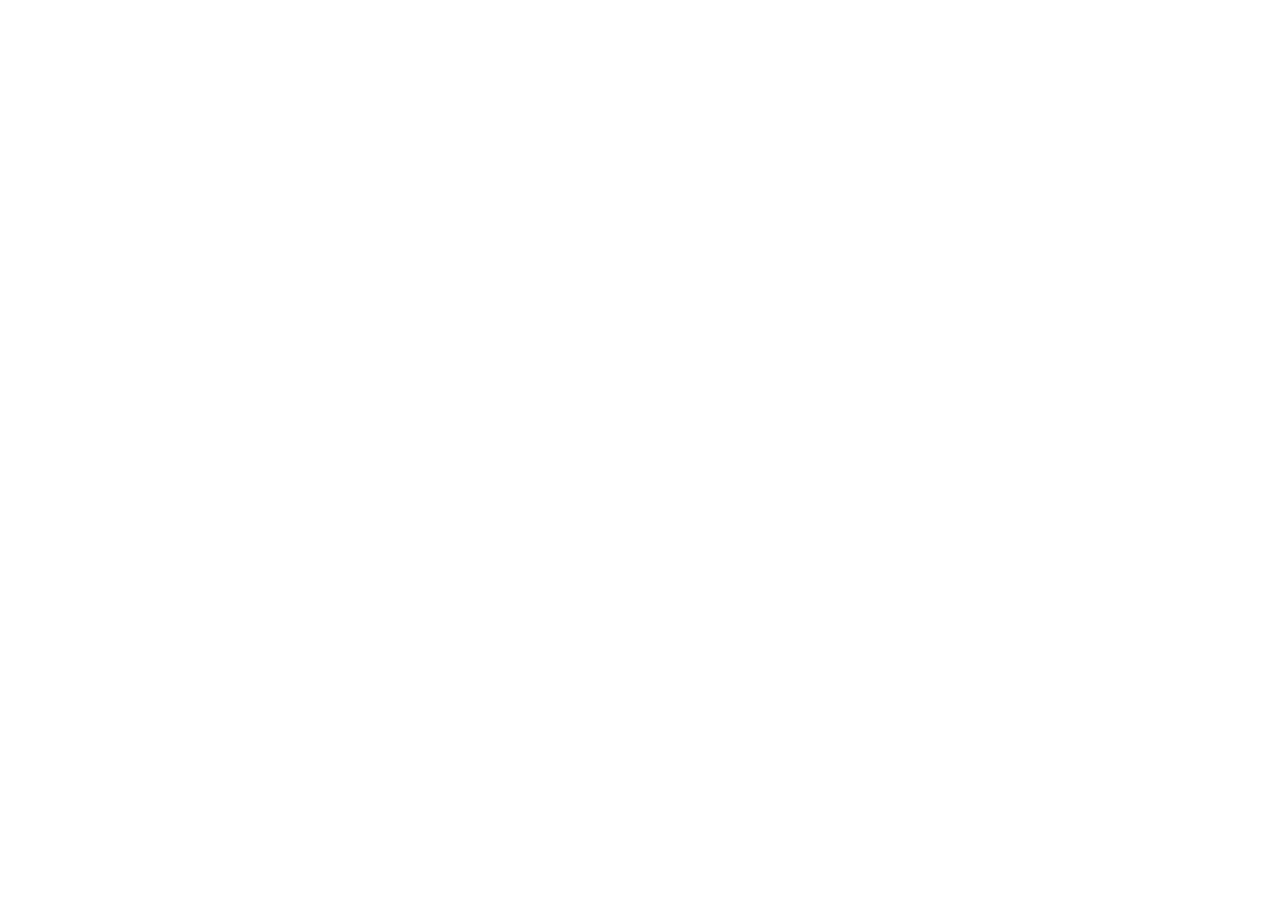
==== src/main/resources/static/index.html @ 540fc7c1 "Ana sayfa HTML iskeleti oluşturuldu." ====
<!DOCTYPE html>
<html lang="tr">
<head>
    <meta charset="UTF-8">
    <meta name="viewport" content="width=device-width, initial-scale=1.0">
    <title>GATHER| Etkinlikleri keşfedin!</title>
</head>
<body>
    
</body>
</html>
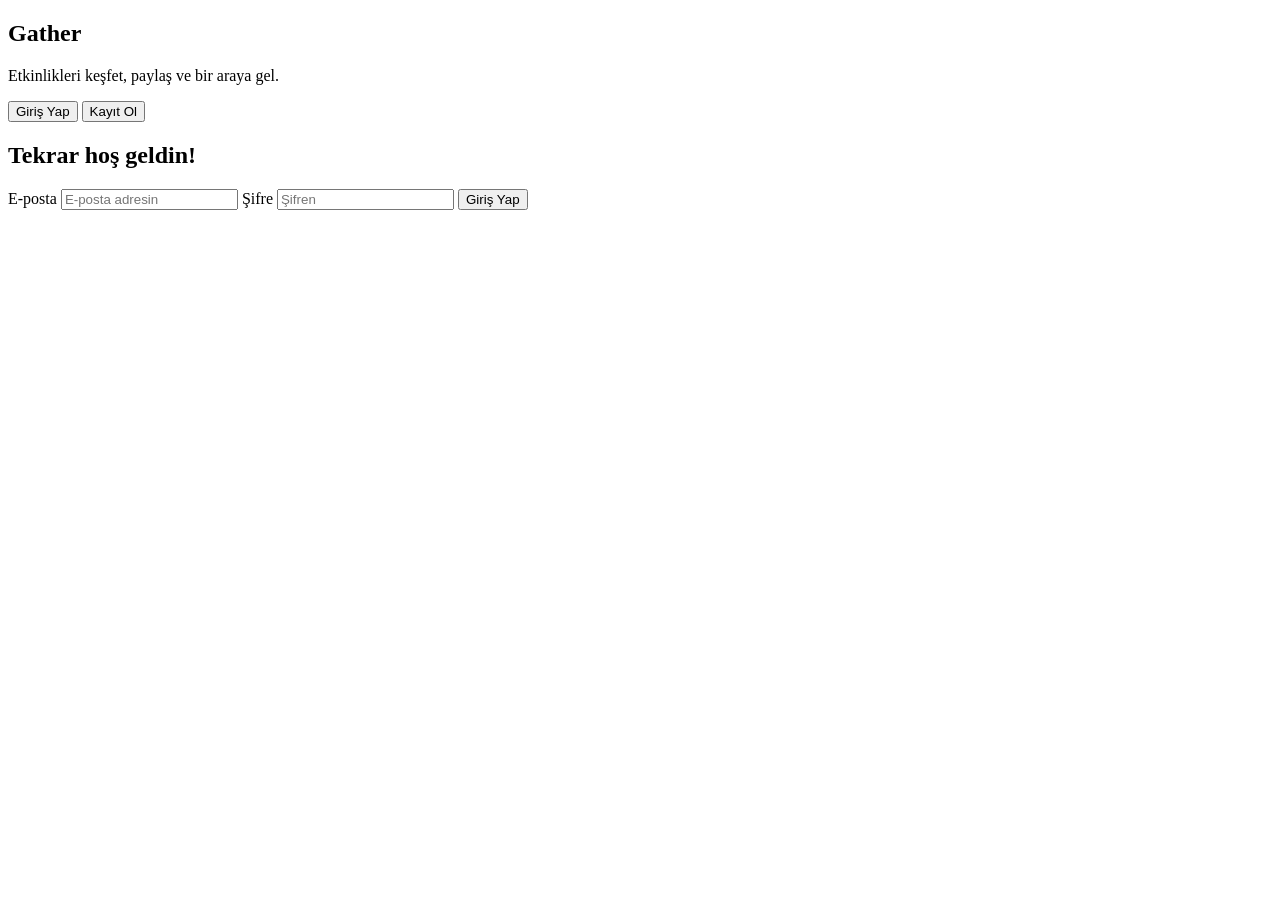
==== commit 8783c45a: "Giriş ve kayıt ekranı HTML yapısı oluşturuldu." ====
--- a/src/main/resources/static/index.html
+++ b/src/main/resources/static/index.html
@@ -4,8 +4,61 @@
     <meta charset="UTF-8">
     <meta name="viewport" content="width=device-width, initial-scale=1.0">
     <title>GATHER| Etkinlikleri keşfedin!</title>
+    <link rel="stylesheet" href="css/style.css">
 </head>
 <body>
-    
+    <main class="auth-container">
+
+    <section class="auth-box">
+
+        <h1>Gather</h1>
+        <p>Etkinlikleri keşfet, paylaş ve bir araya gel.</p>
+
+        <div class="auth-tabs">
+            <button id="login-tab" class="active">Giriş Yap</button>
+            <button id="register-tab">Kayıt Ol</button>
+        </div>
+
+        <form id="login-form">
+
+            <h2>Tekrar hoş geldin!</h2>
+
+            <label for="login-email">E-posta</label>
+            <input type="email" id="login-email" placeholder="E-posta adresin">
+
+            <label for="login-password">Şifre</label>
+            <input type="password" id="login-password" placeholder="Şifren">
+
+            <button type="submit">Giriş Yap</button>
+
+        </form>
+
+        <form id="register-form" hidden>
+
+            <h2>Gather'a katıl!</h2>
+
+            <label for="register-name">Ad Soyad</label>
+            <input type="text" id="register-name" placeholder="Adın ve soyadın">
+
+            <label for="register-username">Kullanıcı Adı</label>
+            <input type="text" id="register-username" placeholder="Kullanıcı adın">
+
+            <label for="register-email">E-posta</label>
+            <input type="email" id="register-email" placeholder="E-posta adresin">
+
+            <label for="register-password">Şifre</label>
+            <input type="password" id="register-password" placeholder="Şifren">
+
+            <label for="register-password-repeat">Şifre Tekrarı</label>
+            <input type="password" id="register-password-repeat" placeholder="Şifreni tekrar gir">
+
+            <button type="submit">Hesap Oluştur</button>
+
+        </form>
+
+    </section>
+
+</main>
+<script src="js/app.js"></script>
 </body>
 </html>
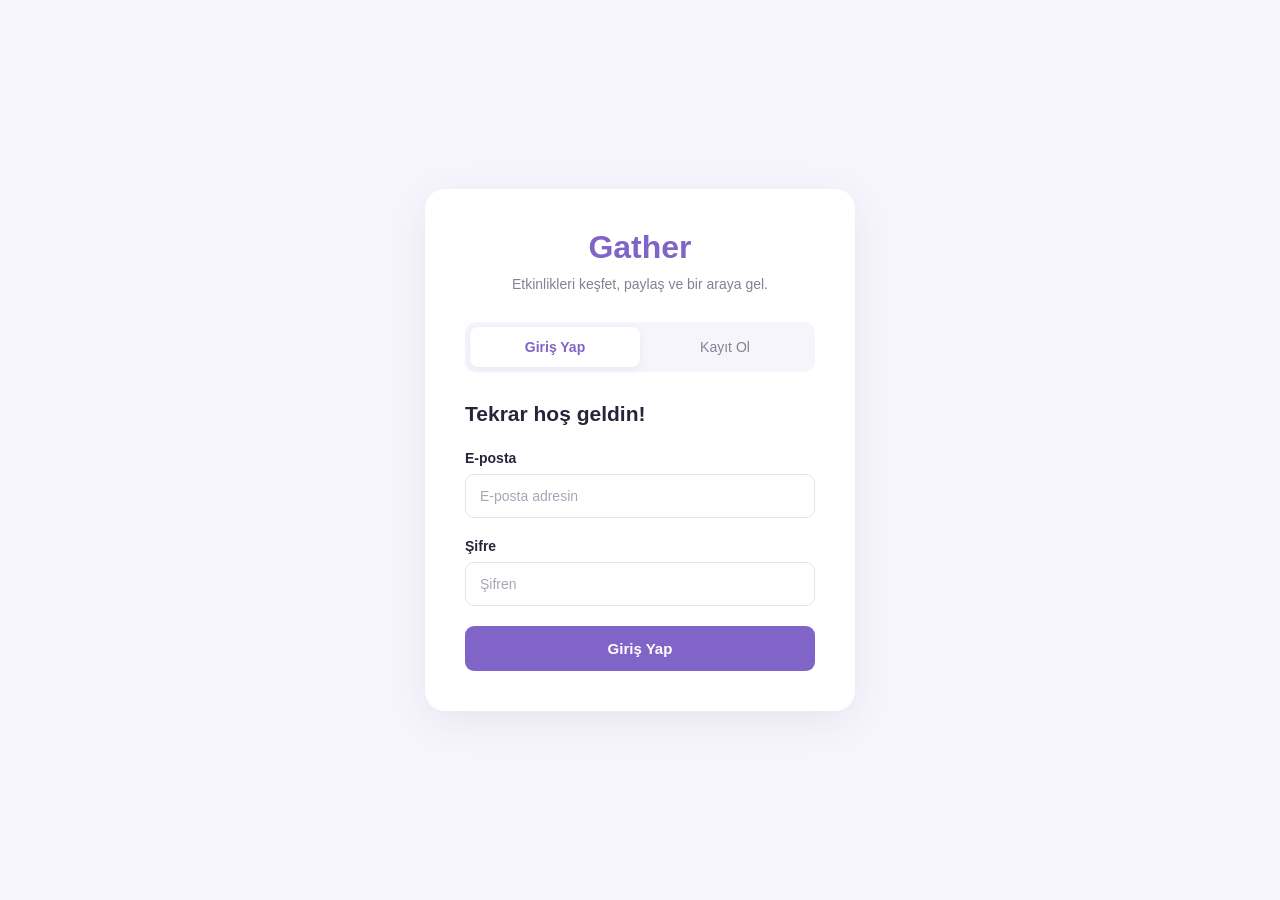
==== commit f031a7e1: "Tekrarı önlemek için ortak CSS dosyası oluşturuldu ve gerekli dosyalarda düzeltmeler yapıldı." ====
--- a/src/main/resources/static/index.html
+++ b/src/main/resources/static/index.html
@@ -5,6 +5,7 @@
     <meta name="viewport" content="width=device-width, initial-scale=1.0">
     <title>GATHER| Etkinlikleri keşfedin!</title>
     <link rel="stylesheet" href="css/style.css">
+    <link rel="stylesheet" href="css/base.css">
 </head>
 <body>
     <main class="auth-container">
--- a/src/main/resources/static/css/style.css
+++ b/src/main/resources/static/css/style.css
@@ -0,0 +1,131 @@
+
+.auth-container {
+    min-height: 100vh;
+    display: flex;
+    justify-content: center;
+    align-items: center;
+    padding: 24px;
+}
+
+.auth-box {
+    background-color: var(--white);
+    width: 100%;
+    max-width: 430px;
+    padding: 40px;
+    border-radius: 20px;
+    box-shadow: 0 10px 40px rgba(55, 40, 90, 0.08);
+}
+
+.auth-box h1 {
+    font-size: 32px;
+    text-align: center;
+    color: var(--primary-color);
+    margin-bottom: 10px;
+}
+
+.auth-box > p {
+    text-align: center;
+    color: var(--secondary-text);
+    font-size: 14px;
+    margin-bottom: 30px;
+}
+
+.auth-tabs {
+    display: flex;
+    background-color: var(--background-color);
+    padding: 5px;
+    border-radius: 10px;
+    margin-bottom: 30px;
+}
+
+.auth-tabs button {
+    flex: 1;
+    border: none;
+    background: transparent;
+    padding: 12px;
+    border-radius: 8px;
+    cursor: pointer;
+    font-size: 14px;
+    color: var(--secondary-text);
+    transition: 0.3s;
+}
+
+.auth-tabs button.active {
+    background-color: var(--white);
+    color: var(--primary-color);
+    font-weight: bold;
+    box-shadow: 0 2px 8px rgba(55, 40, 90, 0.08);
+}
+
+.auth-box form h2 {
+    font-size: 21px;
+    margin-bottom: 24px;
+}
+
+.auth-box form label {
+    display: block;
+    font-size: 14px;
+    font-weight: bold;
+    margin-bottom: 8px;
+}
+
+.auth-box form input {
+    display: block;
+    width: 100%;
+    padding: 13px 14px;
+    border: 1px solid var(--border-color);
+    border-radius: 9px;
+    font-size: 14px;
+    margin-bottom: 20px;
+    outline: none;
+    transition: 0.3s;
+}
+
+.auth-box form input:focus {
+    border-color: var(--primary-color);
+    box-shadow: 0 0 0 3px rgba(128, 100, 200, 0.12);
+}
+
+.auth-box form input::placeholder {
+    color: #aaa5b5;
+}
+
+.auth-box form button {
+    display: block;
+    width: 100%;
+    padding: 14px;
+    background-color: var(--primary-color);
+    color: var(--white);
+    border: none;
+    border-radius: 9px;
+    font-size: 15px;
+    font-weight: bold;
+    cursor: pointer;
+    transition: background-color 0.3s;
+}
+
+.auth-box form button:hover {
+    background-color: var(--primary-hover);
+}
+
+[hidden] {
+    display: none !important;
+}
+
+@media (max-width: 480px) {
+    .auth-container {
+        padding: 16px;
+    }
+
+    .auth-box {
+        padding: 28px 22px;
+    }
+
+    .auth-box h1 {
+        font-size: 28px;
+    }
+
+    .auth-box form h2 {
+        font-size: 19px;
+    }
+}
--- a/src/main/resources/static/css/base.css
+++ b/src/main/resources/static/css/base.css
@@ -0,0 +1,125 @@
+
+* {
+    margin: 0;
+    padding: 0;
+    box-sizing: border-box;
+}
+
+:root {
+    --primary-color: #8064c8;
+    --primary-hover: #6d50b5;
+    --background-color: #f7f5fc;
+    --white: #ffffff;
+    --text-color: #29243a;
+    --secondary-text: #858093;
+    --border-color: #e7e2f0;
+}
+
+body {
+    font-family: Arial, sans-serif;
+    background-color: var(--background-color);
+    color: var(--text-color);
+    min-height: 100vh;
+}
+
+a {
+    text-decoration: none;
+    color: inherit;
+}
+
+button {
+    font-family: inherit;
+}
+
+.header{
+    width:100%;
+    background-color:var(--white);
+    padding:18px 8%;
+    box-shadow:0 2px 12px rgba(0,0,0,0.05);
+}
+.navbar{
+    display:flex;
+    align-items:center;
+    justify-content:space-between;
+    gap:30px;
+}
+.logo{
+    font-size:28px;
+    font-weight:bold;
+    color:var(--primary-color);
+    letter-spacing:-1px;
+}
+.nav-links{
+    display:flex;
+    align-items:center;
+    gap:28px;
+    list-style:none;
+}
+.nav-links a{
+    font-size:14px;
+    font-weight:600;
+    color:var(--secondary-text);
+    transition:color 0.3s;
+}
+.nav-links a:hover{
+    color:var(--primary-hover);
+}
+.auth-buttons{
+    display:flex;
+    align-items:center;
+    gap:12px;
+}
+.login-btn,.register-btn{
+    padding:10px 20px;
+    border-radius:8px;
+    font-size:14px;
+    font-weight:600;
+}
+.login-btn{
+    color:var(--primary-color);
+    border:1px solid var(--primary-color);
+}
+.register-btn{
+    background-color:var(--primary-color);
+    color:var(--white);
+    transition:background-color 0.3s;
+}
+.register-btn:hover{
+    background-color:var(--primary-hover);
+}
+@media(max-width:900px){
+    .navbar{
+        flex-wrap:wrap;
+    }
+    .nav-links{
+        order:3;
+        width:100%;
+        justify-content:center;
+        flex-wrap:wrap;
+        gap:18px;
+    }
+}
+@media(max-width:600px){
+    .header{
+        padding:16px 5%;
+    }
+    .navbar{
+        justify-content:space-between;
+    }
+    .logo{
+        font-size:24px;
+    }
+    .auth-buttons{
+        gap:7px;
+    }
+    .login-btn,.register-btn{
+        padding:8px 11px;
+        font-size:12px;
+    }
+    .nav-links{
+        gap:12px;
+    }
+    .nav-links a{
+        font-size:12px;
+    }
+}
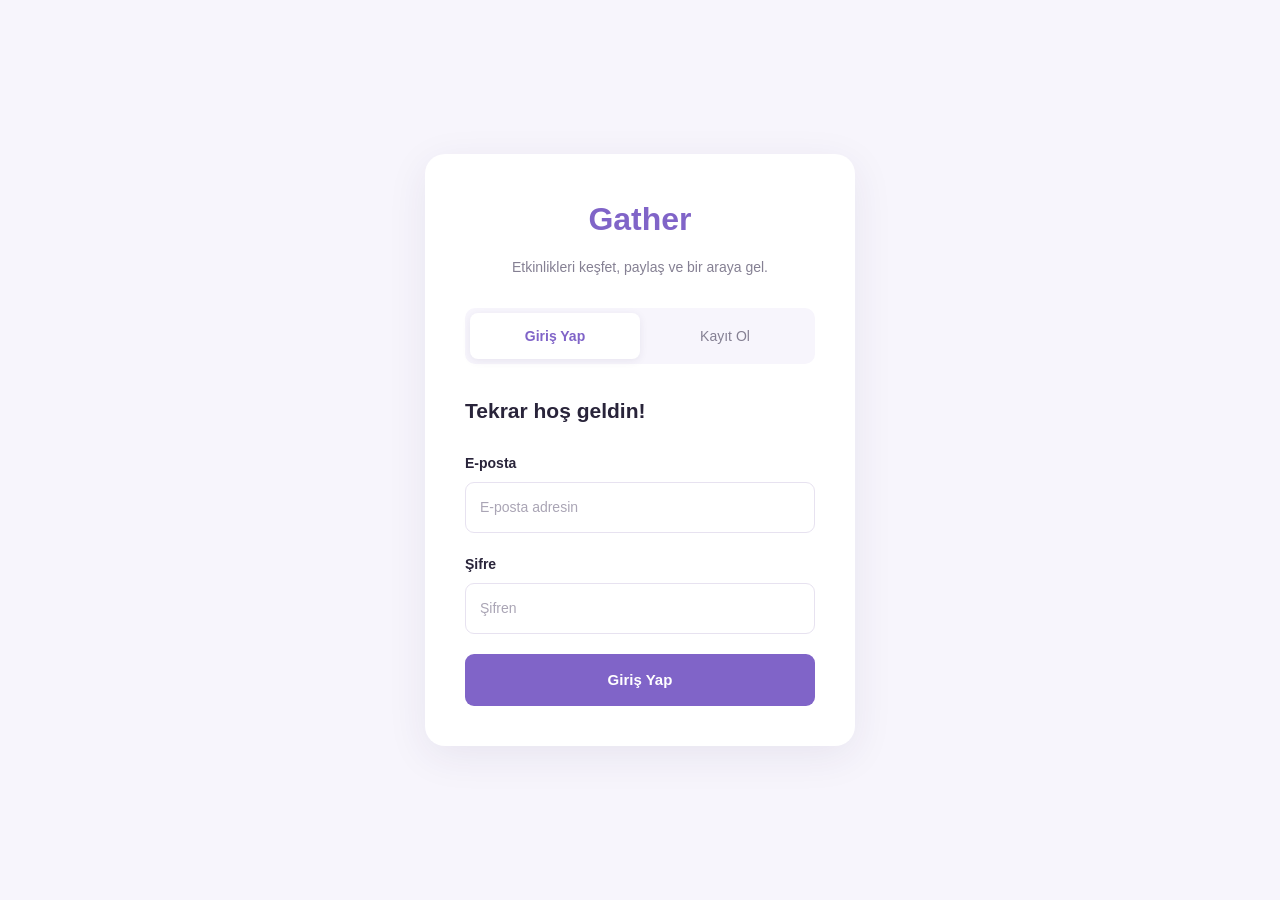
==== commit 447b6353: "CSS dosyaları arasındaki tekrarlar giderildi ve ortak stiller düzenlendi." ====
--- a/src/main/resources/static/index.html
+++ b/src/main/resources/static/index.html
@@ -4,8 +4,9 @@
     <meta charset="UTF-8">
     <meta name="viewport" content="width=device-width, initial-scale=1.0">
     <title>GATHER| Etkinlikleri keşfedin!</title>
+    <link rel="stylesheet" href="css/base.css">
     <link rel="stylesheet" href="css/style.css">
-    <link rel="stylesheet" href="css/base.css">
+
 </head>
 <body>
     <main class="auth-container">
--- a/src/main/resources/static/css/base.css
+++ b/src/main/resources/static/css/base.css
@@ -20,6 +20,7 @@
     background-color: var(--background-color);
     color: var(--text-color);
     min-height: 100vh;
+    line-height:1.6;
 }
 
 a {
@@ -27,8 +28,9 @@
     color: inherit;
 }
 
-button {
-    font-family: inherit;
+button,
+input{
+    font: inherit;
 }
 
 .header{
